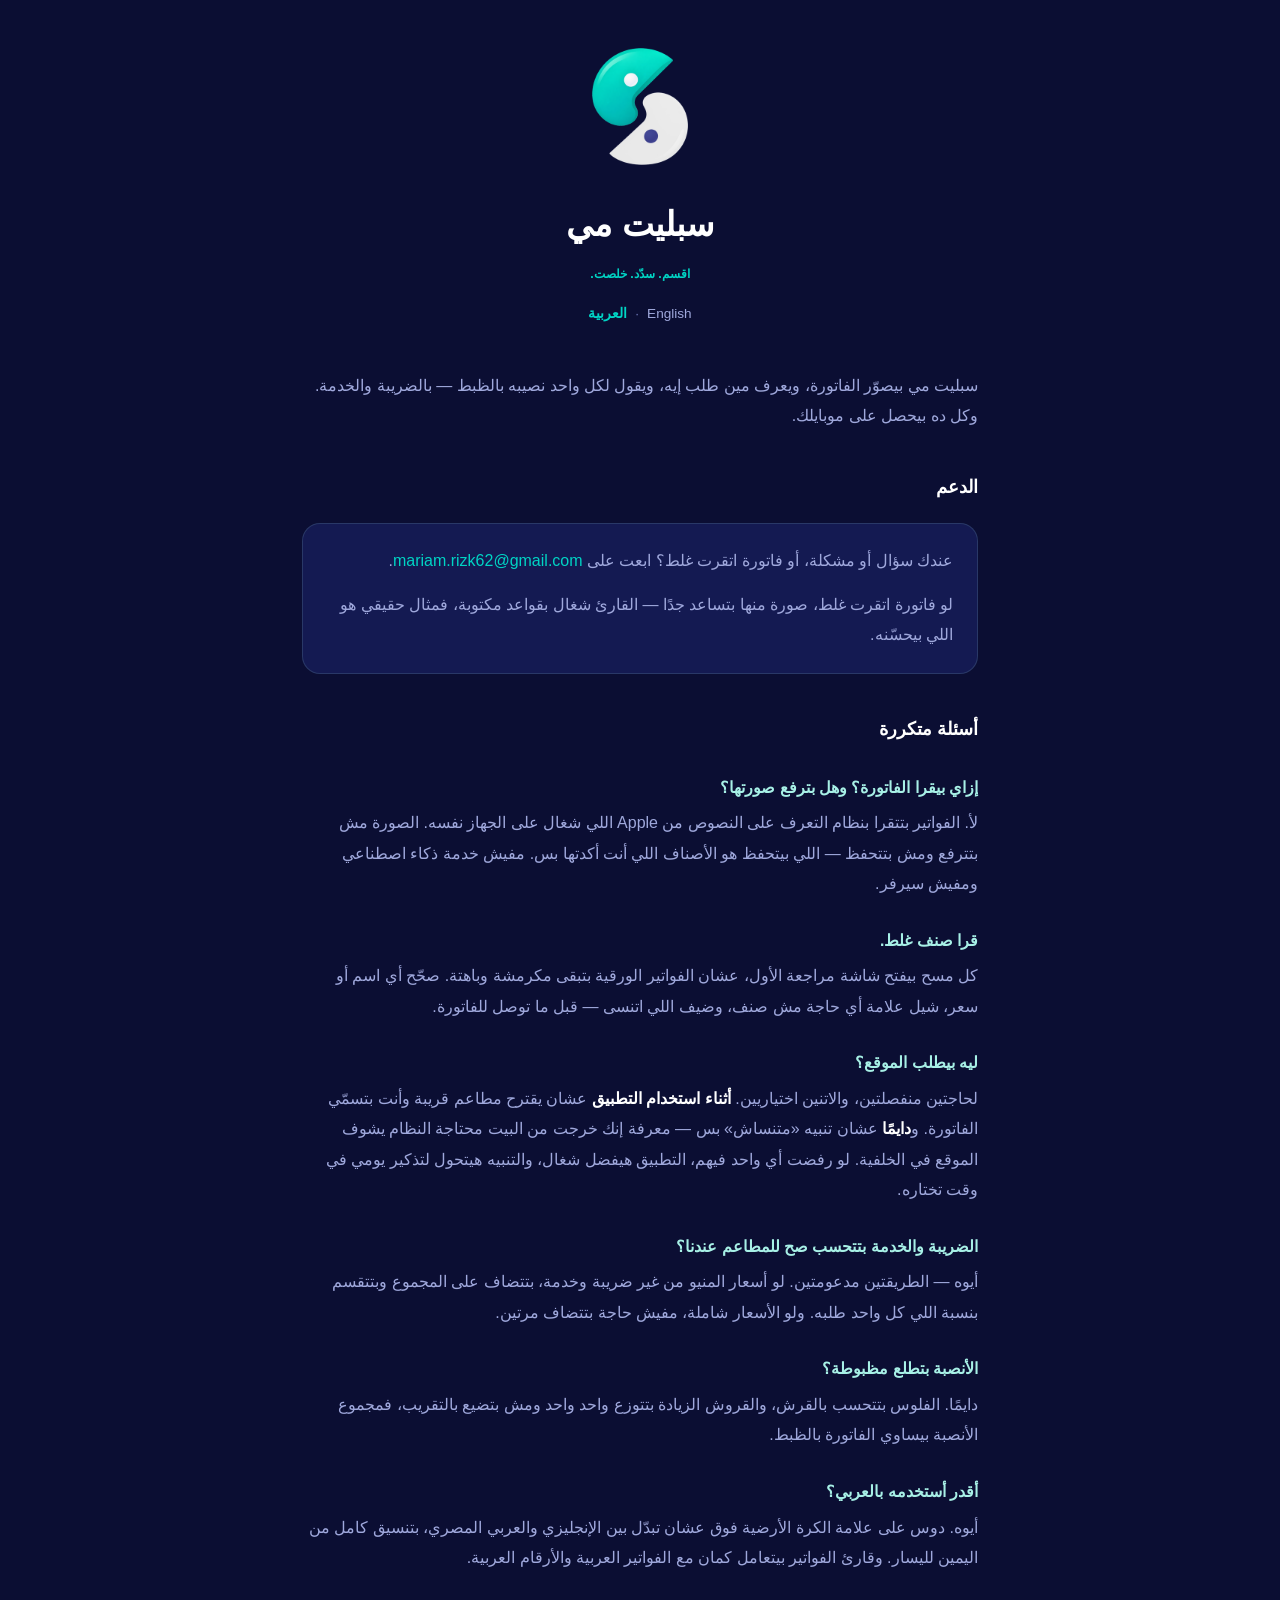
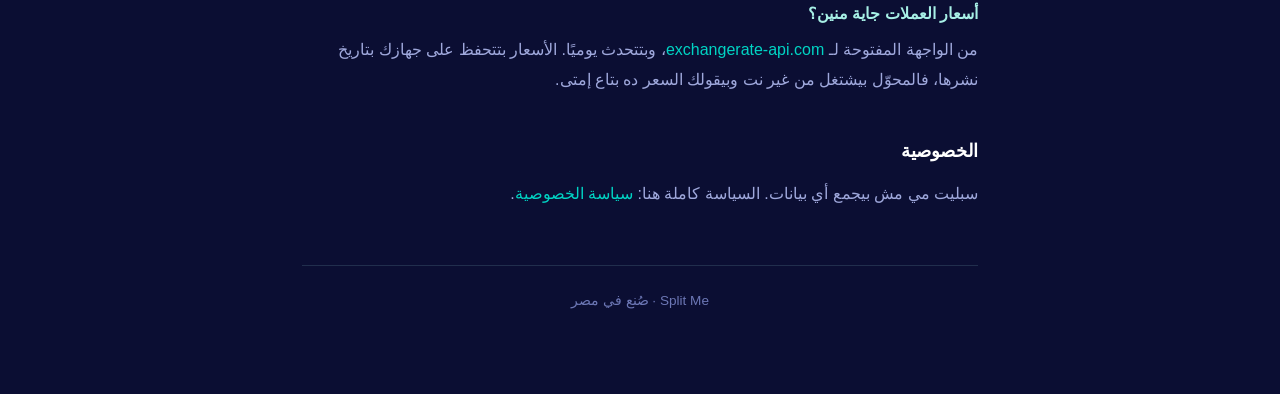
==== index-ar.html @ b31c0cb0 "Add Arabic support and privacy pages The app ships in Egyptian Arabic with full right-to-left layout" ====
<!doctype html>
<html lang="ar" dir="rtl">
<head>
<meta charset="utf-8">
<meta name="viewport" content="width=device-width, initial-scale=1">
<title>سبليت مي — الدعم</title>
<meta name="description" content="الدعم والمساعدة لتطبيق سبليت مي، اللي بيصوّر الفاتورة ويقسمها.">
<link rel="icon" href="icon.png">
<link rel="stylesheet" href="style.css">
</head>
<body>
<div class="wrap">

  <header>
    <img src="logo.png" alt="Split Me">
    <h1>سبليت مي</h1>
    <p class="tagline">اقسم. سدّد. خلصت.</p>
    <p class="langs"><a href="index.html">English</a><span>·</span><a class="on" href="index-ar.html">العربية</a></p>
  </header>

  <p>سبليت مي بيصوّر الفاتورة، ويعرف مين طلب إيه، ويقول لكل واحد نصيبه بالظبط —
  بالضريبة والخدمة. وكل ده بيحصل على موبايلك.</p>

  <h2>الدعم</h2>
  <div class="card">
    <p>عندك سؤال أو مشكلة، أو فاتورة اتقرت غلط؟ ابعت على
    <a href="mailto:mariam.rizk62@gmail.com">mariam.rizk62@gmail.com</a>.</p>
    <p>لو فاتورة اتقرت غلط، صورة منها بتساعد جدًا — القارئ شغال بقواعد مكتوبة،
    فمثال حقيقي هو اللي بيحسّنه.</p>
  </div>

  <h2>أسئلة متكررة</h2>

  <h3>إزاي بيقرا الفاتورة؟ وهل بترفع صورتها؟</h3>
  <p>لأ. الفواتير بتتقرا بنظام التعرف على النصوص من Apple اللي شغال على الجهاز
  نفسه. الصورة مش بتترفع ومش بتتحفظ — اللي بيتحفظ هو الأصناف اللي أنت أكدتها بس.
  مفيش خدمة ذكاء اصطناعي ومفيش سيرفر.</p>

  <h3>قرا صنف غلط.</h3>
  <p>كل مسح بيفتح شاشة مراجعة الأول، عشان الفواتير الورقية بتبقى مكرمشة وباهتة.
  صحّح أي اسم أو سعر، شيل علامة أي حاجة مش صنف، وضيف اللي اتنسى — قبل ما توصل
  للفاتورة.</p>

  <h3>ليه بيطلب الموقع؟</h3>
  <p>لحاجتين منفصلتين، والاتنين اختياريين. <strong>أثناء استخدام التطبيق</strong>
  عشان يقترح مطاعم قريبة وأنت بتسمّي الفاتورة. و<strong>دايمًا</strong> عشان
  تنبيه «متنساش» بس — معرفة إنك خرجت من البيت محتاجة النظام يشوف الموقع في
  الخلفية. لو رفضت أي واحد فيهم، التطبيق هيفضل شغال، والتنبيه هيتحول لتذكير يومي
  في وقت تختاره.</p>

  <h3>الضريبة والخدمة بتتحسب صح للمطاعم عندنا؟</h3>
  <p>أيوه — الطريقتين مدعومتين. لو أسعار المنيو من غير ضريبة وخدمة، بتتضاف على
  المجموع وبتتقسم بنسبة اللي كل واحد طلبه. ولو الأسعار شاملة، مفيش حاجة بتتضاف
  مرتين.</p>

  <h3>الأنصبة بتطلع مظبوطة؟</h3>
  <p>دايمًا. الفلوس بتتحسب بالقرش، والقروش الزيادة بتتوزع واحد واحد ومش بتضيع
  بالتقريب، فمجموع الأنصبة بيساوي الفاتورة بالظبط.</p>

  <h3>أقدر أستخدمه بالعربي؟</h3>
  <p>أيوه. دوس على علامة الكرة الأرضية فوق عشان تبدّل بين الإنجليزي والعربي
  المصري، بتنسيق كامل من اليمين لليسار. وقارئ الفواتير بيتعامل كمان مع الفواتير
  العربية والأرقام العربية.</p>

  <h3>أسعار العملات جاية منين؟</h3>
  <p>من الواجهة المفتوحة لـ
  <a href="https://www.exchangerate-api.com">exchangerate-api.com</a>، وبتتحدث
  يوميًا. الأسعار بتتحفظ على جهازك بتاريخ نشرها، فالمحوّل بيشتغل من غير نت
  وبيقولك السعر ده بتاع إمتى.</p>

  <h2>الخصوصية</h2>
  <p>سبليت مي مش بيجمع أي بيانات. السياسة كاملة هنا:
  <a href="privacy-ar.html">سياسة الخصوصية</a>.</p>

  <footer>
    Split Me · صُنع في مصر
  </footer>

</div>
</body>
</html>
---- style.css ----
/* Split Me brand: navy ground, teal accent, mint highlights, coral for alerts. */
:root {
  --navy: #1a1f6b;
  --canvas: #0b0e33;
  --surface: #141a52;
  --teal: #00d4c4;
  --mint: #a7f0e6;
  --coral: #ff6b6b;
  --text: #ffffff;
  --muted: #9fa8dc;
  --faint: #6c77b5;
  --hairline: rgba(167, 240, 230, 0.14);
}
* { box-sizing: border-box; }
body {
  margin: 0;
  background: var(--canvas);
  color: var(--text);
  font: 16px/1.65 -apple-system, BlinkMacSystemFont, "Segoe UI", Inter, system-ui, sans-serif;
  -webkit-font-smoothing: antialiased;
}
.wrap { max-width: 720px; margin: 0 auto; padding: 48px 22px 80px; }
header { text-align: center; margin-bottom: 44px; }
header img { width: 96px; height: auto; }
h1 { font-size: 2.1rem; margin: 18px 0 6px; letter-spacing: -0.5px; }
.tagline {
  color: var(--teal); font-size: 0.78rem; font-weight: 600;
  letter-spacing: 3px; text-transform: uppercase; margin: 0;
}
h2 { font-size: 1.15rem; margin: 38px 0 10px; }
h3 { font-size: 0.98rem; margin: 26px 0 6px; color: var(--mint); }
p, li { color: var(--muted); }
p { margin: 0 0 14px; }
ul { padding-inline-start: 20px; margin: 0 0 16px; }
li { margin-bottom: 7px; }
strong { color: var(--text); font-weight: 600; }
a { color: var(--teal); text-decoration: none; }
a:hover { text-decoration: underline; }
.card {
  background: var(--surface); border: 1px solid var(--hairline);
  border-radius: 18px; padding: 22px 24px; margin: 18px 0;
}
.card p:last-child, .card ul:last-child { margin-bottom: 0; }
.pill {
  display: inline-block; background: rgba(0, 212, 196, 0.16); color: var(--teal);
  border-radius: 999px; padding: 5px 13px; font-size: 0.78rem; font-weight: 600;
}
.notice {
  background: rgba(255, 107, 107, 0.12); border: 1px solid rgba(255, 107, 107, 0.35);
  border-radius: 14px; padding: 14px 18px; color: var(--text);
}
.notice p { color: var(--text); }
footer {
  margin-top: 56px; padding-top: 22px; border-top: 1px solid var(--hairline);
  color: var(--faint); font-size: 0.85rem; text-align: center;
}
.date { color: var(--faint); font-size: 0.85rem; }
@media (prefers-color-scheme: light) {
  /* The brand is dark-first; keep it dark rather than inventing a light theme. */
}

/* Arabic: taller lines, and no letter-spacing anywhere — spacing breaks the
   cursive joins between Arabic letters. */
[dir="rtl"] body,
body[dir="rtl"] {
  font-family: -apple-system, BlinkMacSystemFont, "SF Arabic", "Segoe UI",
               "Noto Naskh Arabic", "Geeza Pro", Tahoma, sans-serif;
  line-height: 1.9;
}
[dir="rtl"] .tagline { letter-spacing: normal; }
[dir="rtl"] h1 { letter-spacing: normal; }

/* Language switch */
.langs { text-align: center; margin-top: 14px; font-size: 0.85rem; }
.langs a { color: var(--muted); }
.langs a.on { color: var(--teal); font-weight: 600; }
.langs span { color: var(--faint); margin: 0 8px; }
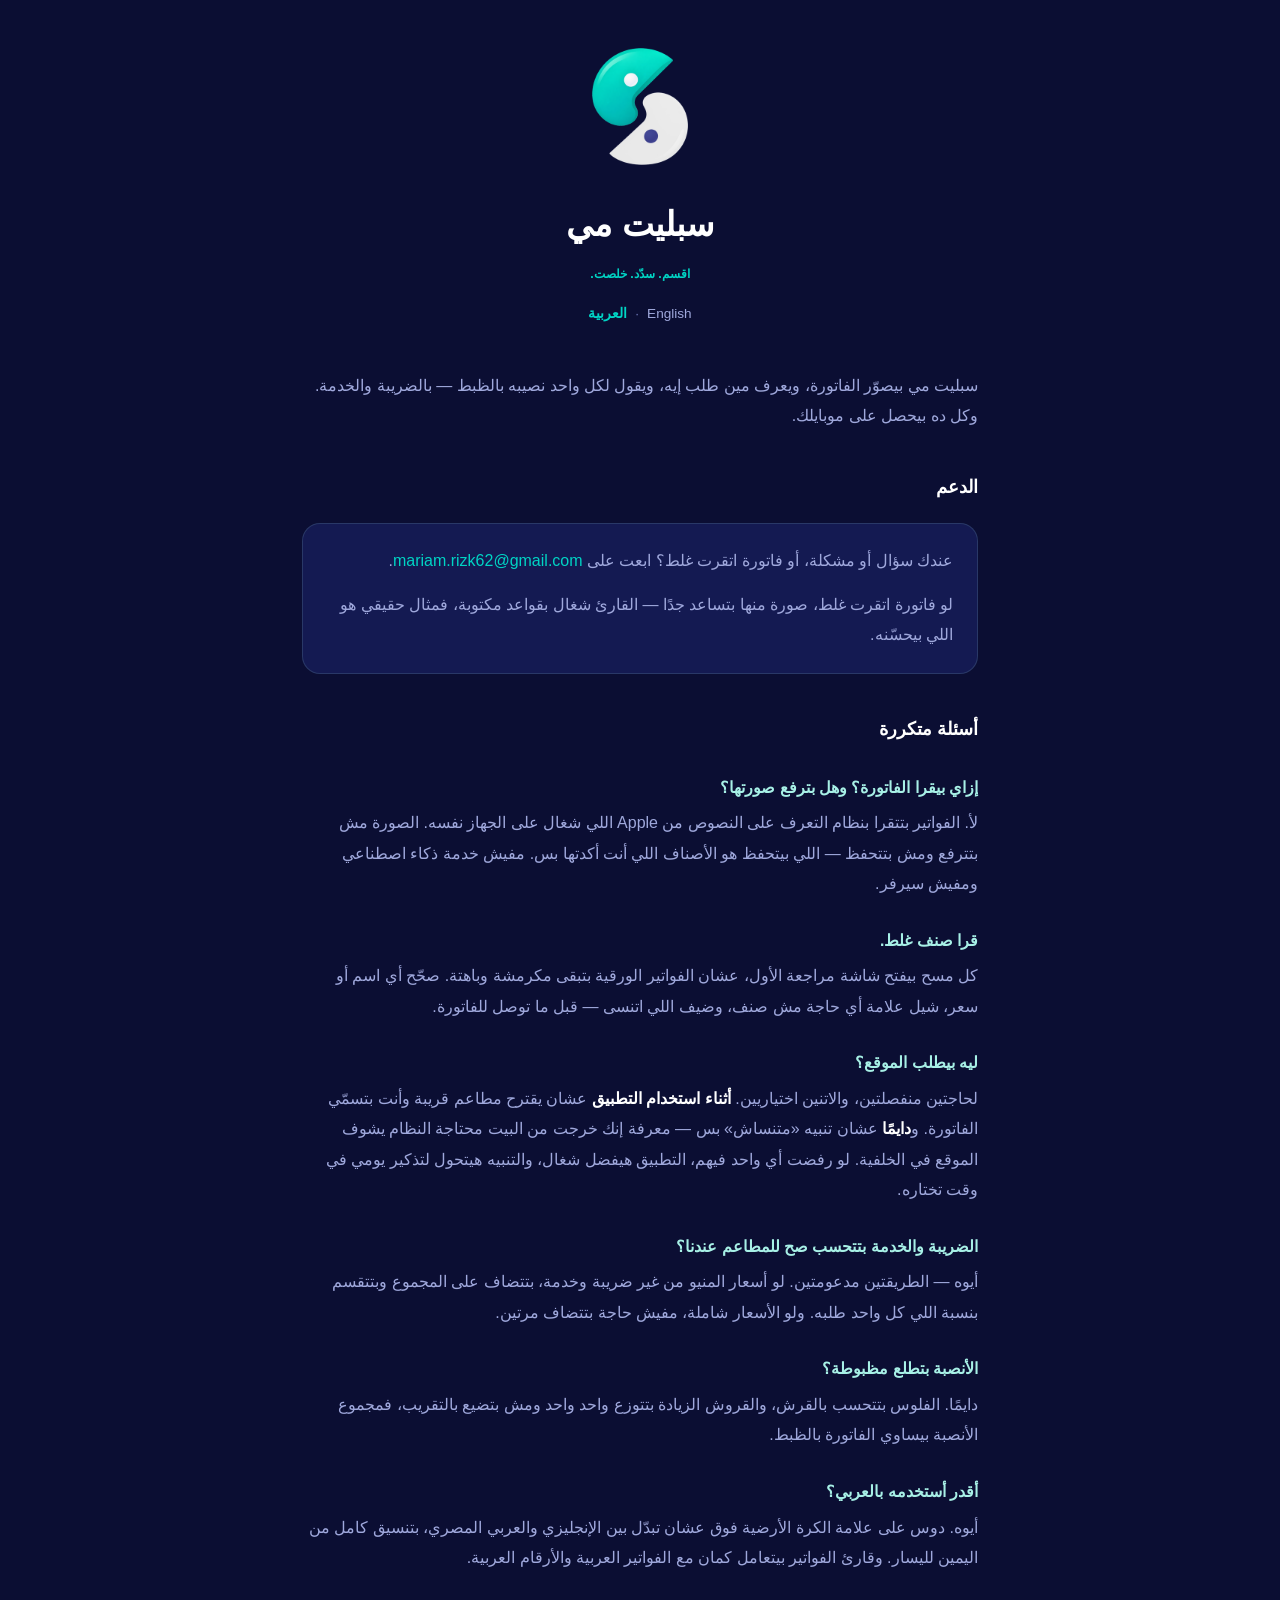
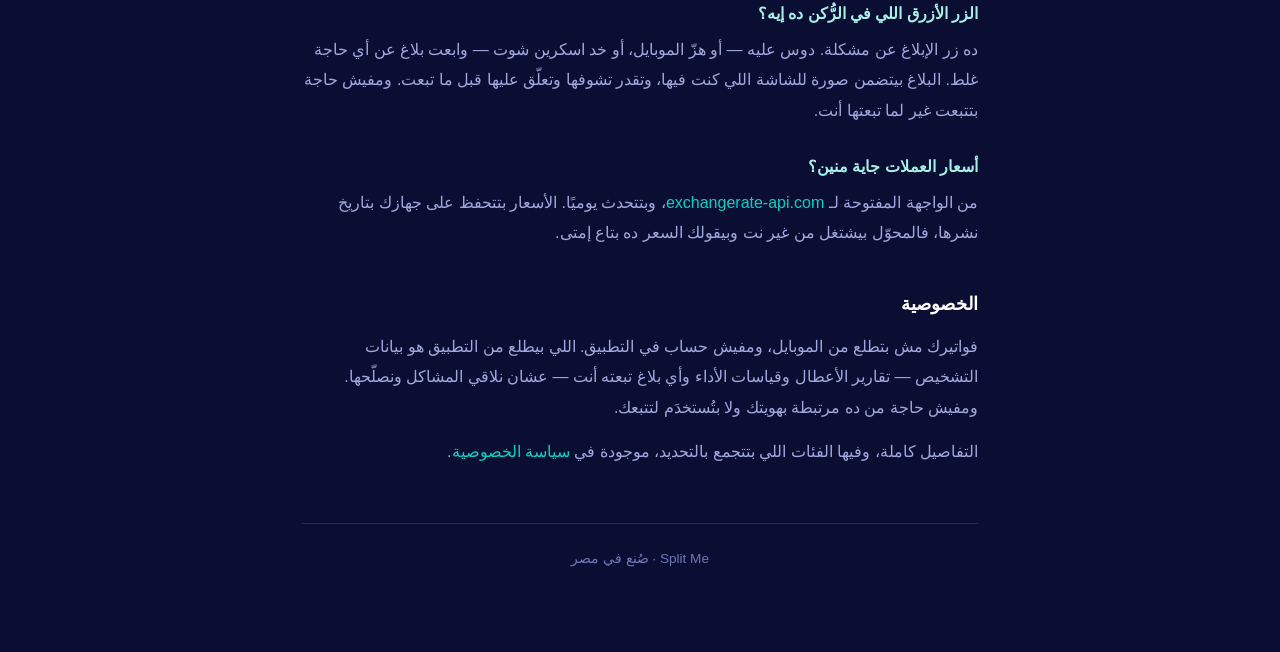
==== commit f836367f: "Correct the support pages for diagnostics and the bug reporter Both index pages still told people th" ====
--- a/index-ar.html
+++ b/index-ar.html
@@ -62,6 +62,11 @@
   المصري، بتنسيق كامل من اليمين لليسار. وقارئ الفواتير بيتعامل كمان مع الفواتير
   العربية والأرقام العربية.</p>
 
+  <h3>الزر الأزرق اللي في الرُّكن ده إيه؟</h3>
+  <p>ده زر الإبلاغ عن مشكلة. دوس عليه — أو هزّ الموبايل، أو خد اسكرين شوت —
+  وابعت بلاغ عن أي حاجة غلط. البلاغ بيتضمن صورة للشاشة اللي كنت فيها، وتقدر
+  تشوفها وتعلّق عليها قبل ما تبعت. ومفيش حاجة بتتبعت غير لما تبعتها أنت.</p>
+
   <h3>أسعار العملات جاية منين؟</h3>
   <p>من الواجهة المفتوحة لـ
   <a href="https://www.exchangerate-api.com">exchangerate-api.com</a>، وبتتحدث
@@ -69,7 +74,10 @@
   وبيقولك السعر ده بتاع إمتى.</p>
 
   <h2>الخصوصية</h2>
-  <p>سبليت مي مش بيجمع أي بيانات. السياسة كاملة هنا:
+  <p>فواتيرك مش بتطلع من الموبايل، ومفيش حساب في التطبيق. اللي بيطلع من التطبيق
+  هو بيانات التشخيص — تقارير الأعطال وقياسات الأداء وأي بلاغ تبعته أنت — عشان
+  نلاقي المشاكل ونصلّحها. ومفيش حاجة من ده مرتبطة بهويتك ولا بتُستخدَم لتتبعك.</p>
+  <p>التفاصيل كاملة، وفيها الفئات اللي بتتجمع بالتحديد، موجودة في
   <a href="privacy-ar.html">سياسة الخصوصية</a>.</p>
 
   <footer>
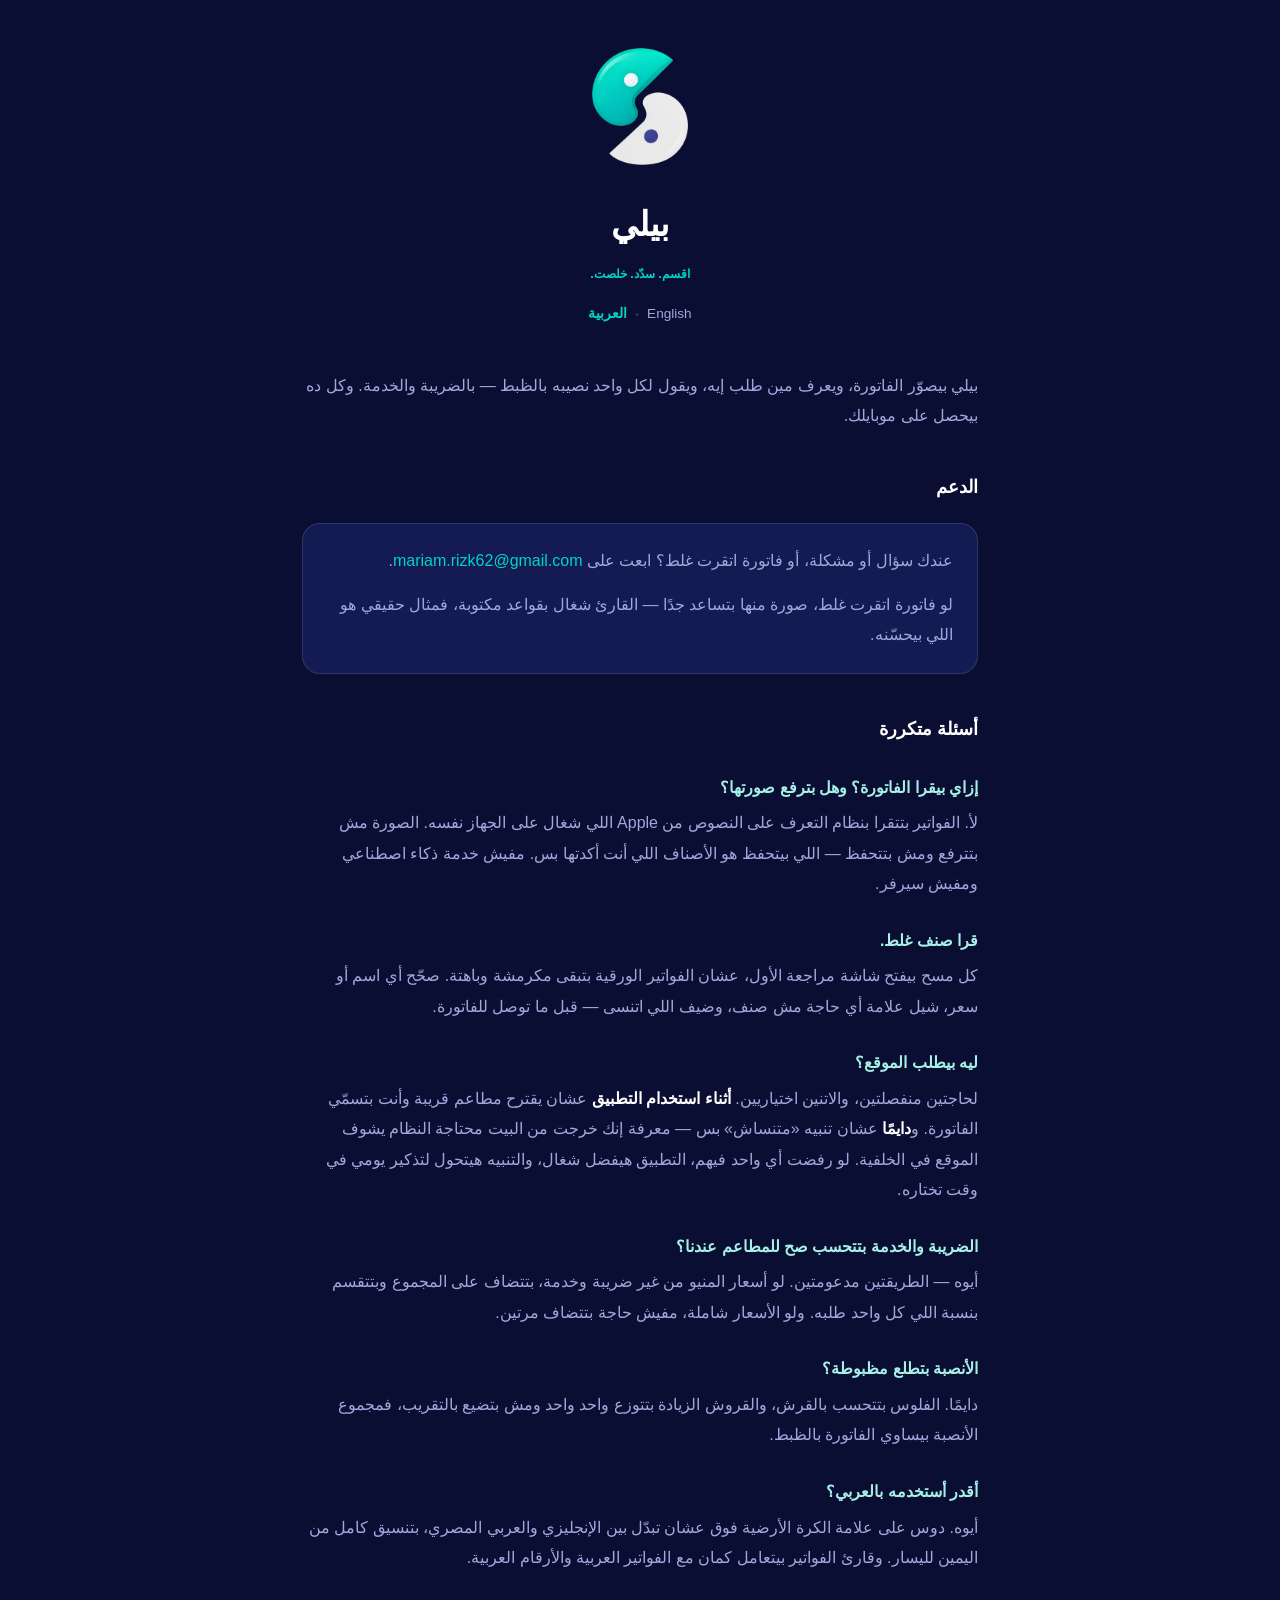
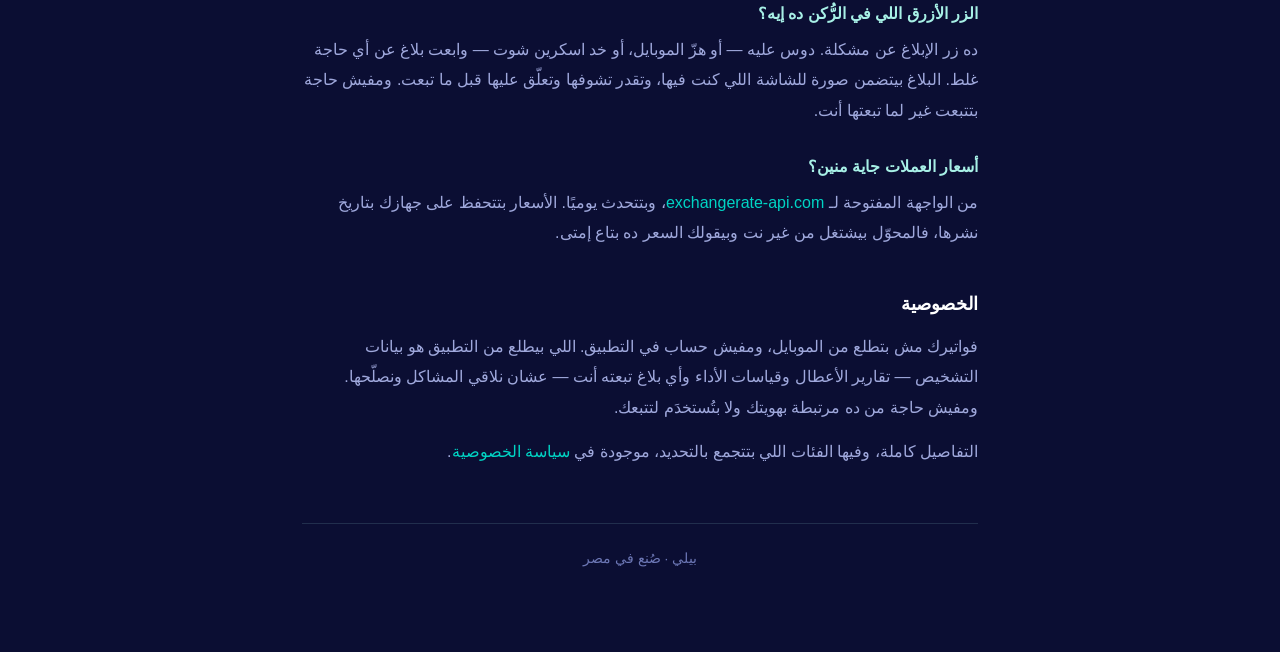
==== commit 5ef9153a: "Rename the app to Billy Every user-facing occurrence across both languages: page titles, meta descri" ====
--- a/index-ar.html
+++ b/index-ar.html
@@ -3,8 +3,8 @@
 <head>
 <meta charset="utf-8">
 <meta name="viewport" content="width=device-width, initial-scale=1">
-<title>سبليت مي — الدعم</title>
-<meta name="description" content="الدعم والمساعدة لتطبيق سبليت مي، اللي بيصوّر الفاتورة ويقسمها.">
+<title>بيلي — الدعم</title>
+<meta name="description" content="الدعم والمساعدة لتطبيق بيلي، اللي بيصوّر الفاتورة ويقسمها.">
 <link rel="icon" href="icon.png">
 <link rel="stylesheet" href="style.css">
 </head>
@@ -12,13 +12,13 @@
 <div class="wrap">
 
   <header>
-    <img src="logo.png" alt="Split Me">
-    <h1>سبليت مي</h1>
+    <img src="logo.png" alt="Billy">
+    <h1>بيلي</h1>
     <p class="tagline">اقسم. سدّد. خلصت.</p>
     <p class="langs"><a href="index.html">English</a><span>·</span><a class="on" href="index-ar.html">العربية</a></p>
   </header>
 
-  <p>سبليت مي بيصوّر الفاتورة، ويعرف مين طلب إيه، ويقول لكل واحد نصيبه بالظبط —
+  <p>بيلي بيصوّر الفاتورة، ويعرف مين طلب إيه، ويقول لكل واحد نصيبه بالظبط —
   بالضريبة والخدمة. وكل ده بيحصل على موبايلك.</p>
 
   <h2>الدعم</h2>
@@ -81,7 +81,7 @@
   <a href="privacy-ar.html">سياسة الخصوصية</a>.</p>
 
   <footer>
-    Split Me · صُنع في مصر
+    بيلي · صُنع في مصر
   </footer>
 
 </div>
